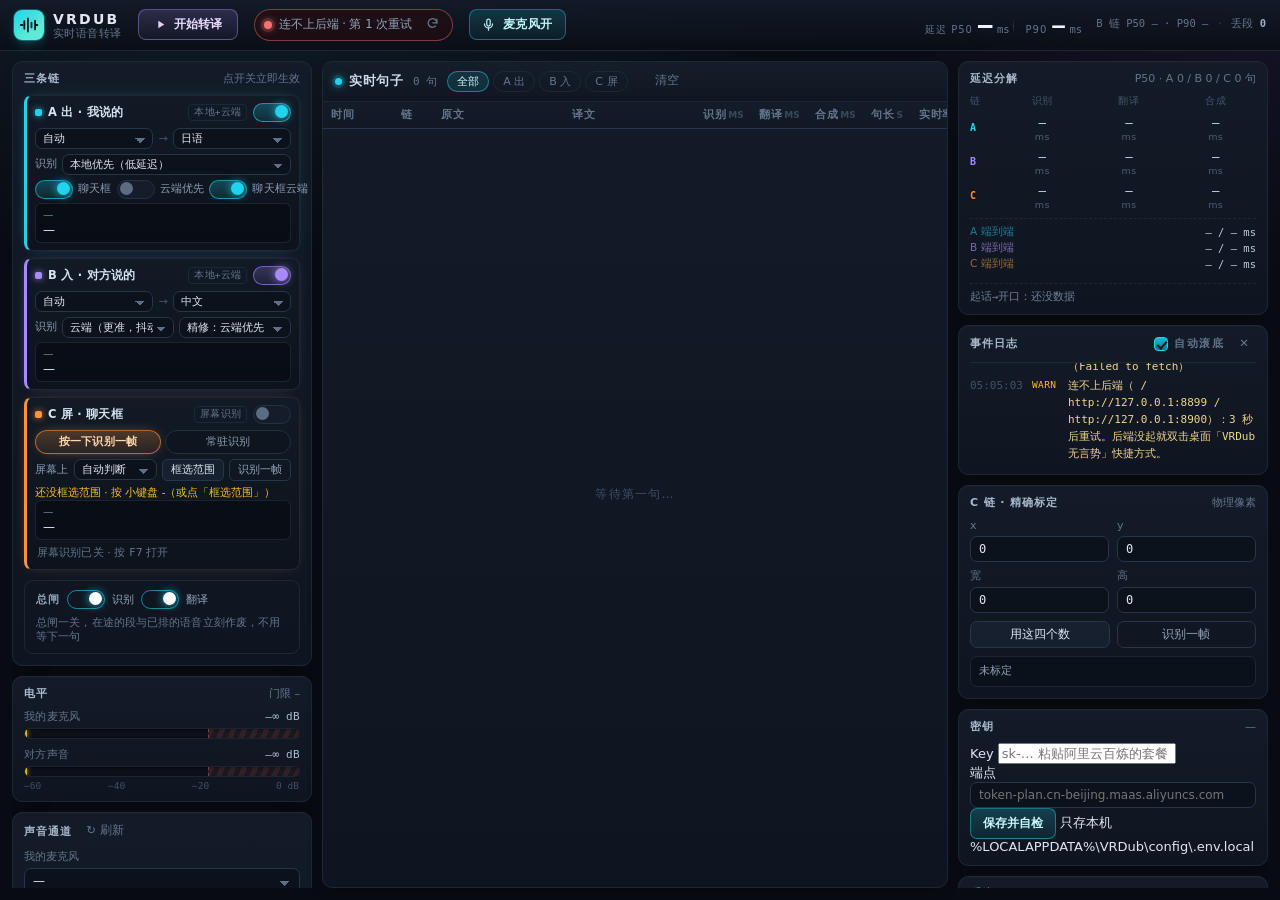
==== vrdub/web/index.html @ f995d9aa "feat(asr): 三个 GGUF 本地大模型档（Qwen3-ASR 1.7B/0.6B、Fun-ASR-Nano）——换档独占、聊天框继承 B 链" ====
<!doctype html>
<html lang="zh-CN">
<head>
<meta charset="utf-8" />
<meta name="viewport" content="width=device-width, initial-scale=1" />
<title>VRDUB · 实时语音转译控制台</title>
<!-- 样式：后端只在 /static/ 下服务静态文件，file:// 双击时用相对路径，两条都兜住 -->
<script>
(function () {
  var cands = /^https?:/.test(location.protocol) ? ["/static/style.css", "style.css"] : ["style.css"];
  (function next(i) {
    if (i >= cands.length) return;
    var l = document.createElement("link");
    l.rel = "stylesheet";
    l.href = cands[i];
    l.onerror = function () { l.parentNode && l.parentNode.removeChild(l); next(i + 1); };
    document.head.appendChild(l);
  })(0);
})();
</script>
</head>
<body>
<div class="app">

  <!-- ===================== 顶栏 ===================== -->
  <header class="topbar">
    <div class="brand">
      <div class="logo" aria-hidden="true">
        <svg viewBox="0 0 32 32" width="22" height="22" fill="none" stroke="currentColor" stroke-width="2.6" stroke-linecap="round">
          <path d="M4 16h2.4M9.2 10.5v11M14.4 6.5v19M19.6 12.5v7M24.8 9.5v13M28 16h-2.4"/>
        </svg>
      </div>
      <div class="brandtxt"><b>VRDUB</b><span>实时语音转译</span></div>
    </div>

    <button class="master" id="btnMaster" data-on="0" title="一键开始 / 停止全部链路">
      <svg class="mi" viewBox="0 0 24 24" width="13" height="13" fill="currentColor"><path d="M8 5v14l11-7z"/></svg>
      <span id="masterTxt">开始转译</span>
    </button>

    <div class="conn" id="conn" data-state="warn" title="后端连接状态">
      <i class="dot"></i>
      <span class="connText" id="connText">连接中…</span>
      <button class="iconbtn" id="btnReconnect" title="重新拉取状态并重连" aria-label="重连">
        <svg viewBox="0 0 24 24" width="13" height="13" fill="none" stroke="currentColor" stroke-width="2.4" stroke-linecap="round">
          <path d="M20 11a8 8 0 1 0-2.4 5.7"/><path d="M20 4v7h-7"/>
        </svg>
      </button>
    </div>

    <button class="micbtn" id="btnMic" data-on="1" title="切换麦克风总闸（等价 CapsLock）">
      <span class="micicon" aria-hidden="true">
        <svg viewBox="0 0 24 24" width="15" height="15" fill="none" stroke="currentColor" stroke-width="2" stroke-linecap="round">
          <path d="M12 3.5a2.8 2.8 0 0 1 2.8 2.8v5.4a2.8 2.8 0 0 1-5.6 0V6.3A2.8 2.8 0 0 1 12 3.5z"/>
          <path d="M5.6 11a6.4 6.4 0 0 0 12.8 0"/><path d="M12 17.4V21"/>
        </svg>
      </span>
      <span class="mictxt" id="micTxt">麦克风开</span>
    </button>

    <span class="capbadge" id="capBadge" hidden>
      <svg viewBox="0 0 24 24" width="12" height="12" fill="none" stroke="currentColor" stroke-width="2.6" stroke-linecap="round"><path d="M4 4l16 16"/><path d="M9 9v2a3 3 0 0 0 4.6 2.5"/><path d="M6 11a6 6 0 0 0 8.6 5.4"/><path d="M12 17.4V21"/></svg>
      麦克风已闭
    </span>

    <span class="micwarn" id="micWarn" hidden title="">
      <svg viewBox="0 0 24 24" width="12" height="12" fill="none" stroke="currentColor" stroke-width="2.2" stroke-linecap="round"><path d="M12 8v5"/><path d="M12 17h.01"/><circle cx="12" cy="12" r="9"/></svg>
      <span id="micWarnTxt">麦克风打不开</span>
    </span>

    <div class="lat" title="端到端延迟：句尾定稿 → 出声(A) / 字幕上屏(B)">
      <div class="latbox">
        <span class="latk">延迟 P50</span>
        <span class="latv" id="p50">–</span>
        <span class="latu">ms</span>
      </div>
      <div class="latbox">
        <span class="latk">P90</span>
        <span class="latv sm" id="p90">–</span>
        <span class="latu">ms</span>
      </div>
      <div class="latmini">
        <span id="latB">B 链 –</span>
        <span class="sep">·</span>
        <span class="dropwrap" id="dropWrap">丢段 <b id="dropN">0</b></span>
      </div>
    </div>

    <div class="badge" id="badge" hidden>离线预览</div>
  </header>

  <!-- ===================== 三栏 ===================== -->
  <div class="body">

    <!-- ---------- 左栏 ---------- -->
    <aside class="col left" id="left">

      <section class="card chains">
        <h2 class="cardhd"><span>三条链</span><span class="hint">点开关立即生效</span></h2>

        <div class="chain" data-chain="A">
          <div class="chd">
            <i class="cq a"></i><b class="cname">A 出 · 我说的</b>
            <span class="eng" id="engA">–</span>
            <button class="sw" data-sw="out_on" aria-pressed="true" title="A 链开关：我说的话翻成对方语言"><i></i><b>OFF</b></button>
          </div>
          <div class="clang">
            <select data-cfg="src_lang" title="我听懂的语种"><option value="auto">自动</option><option value="zh">中文</option><option value="ja">日语</option><option value="en">英语</option></select>
            <span class="arrow">→</span>
            <select data-cfg="dst_lang" title="对方听到的语种；选中文 = 原样说中文（同语言直通，不过翻译）"><option value="ja">日语</option><option value="en">英语</option><option value="ko">韩语</option><option value="zh">中文</option></select>
          </div>
          <div class="clang">
            <span class="elab">识别</span>
            <select data-cfg="asr_engine_a" title="A 链识别引擎：本地优先=低延迟 60-150ms；云端=更准但慢 1-3s；qwen/fun=GGUF 档（transcribe.cpp，显卡算，换档会先卸旧模型）">
              <option value="hybrid">本地优先（低延迟）</option>
              <option value="cloud">云端（更准）</option>
              <option value="local">纯本地（离线）</option>
              <option value="qwen17">Qwen3-1.7B（GGUF·显卡）</option>
              <option value="qwen06">Qwen3-0.6B（GGUF·轻）</option>
              <option value="fun">Fun-ASR-Nano（GGUF）</option>
            </select>
          </div>
          <div class="clang">
            <button class="sw mini" data-sw="chatbox_on" aria-pressed="true" title="发到 VRChat chatbox（只用 A 链日语译文）。关掉就只出声、不打字"><i></i><b>OFF</b></button>
            <span class="elab">聊天框</span>
            <button class="sw mini" data-sw="a_cloud_first" aria-pressed="false" title="云端优先：本地和云端同时跑，云端在「云端优先等待」内回来就用云端的字（更准），超时直接用本地。延迟不增加"><i></i><b>OFF</b></button>
            <span class="elab">云端优先</span>
            <button class="sw mini" data-sw="chatbox_cloud" aria-pressed="true" title="聊天框的文本走云端识别：云端在「聊天框云端预算」内回来就用云端文本重译（默认 5 s，不赶时间求准），超时才发本地译文"><i></i><b>OFF</b></button>
            <span class="elab">聊天框云端</span>
          </div>
          <div class="clive" id="liveA"><div class="ls">—</div><div class="ld">—</div></div>
        </div>

        <div class="chain" data-chain="B">
          <div class="chd">
            <i class="cq b"></i><b class="cname">B 入 · 对方说的</b>
            <span class="eng" id="engB">–</span>
            <button class="sw" data-sw="in_on" aria-pressed="true" title="B 链开关：对方的话翻成我的字幕"><i></i><b>OFF</b></button>
          </div>
          <div class="clang">
            <select data-cfg="in_lang" title="对方说的语种"><option value="auto">自动</option><option value="ja">日语</option><option value="en">英语</option><option value="zh">中文</option></select>
            <span class="arrow">→</span>
            <select data-cfg="sub_lang" title="我看到的字幕语种"><option value="zh">中文</option><option value="ja">日语</option><option value="en">英语</option></select>
          </div>
          <div class="clang">
            <span class="elab">识别</span>
            <select data-cfg="asr_engine_b" title="B 链识别引擎：本地优先=143-351 ms 先出字幕（推荐），云端=准但抖动 0.3-13 s；qwen17=真语料最准（自带标点与语种判定，显存 1.4 GB）">
              <option value="cloud">云端（更准，抖动大）</option>
              <option value="hybrid">本地优先（低延迟，推荐）</option>
              <option value="local">纯本地（离线）</option>
              <option value="qwen17">Qwen3-1.7B（GGUF·显卡）</option>
              <option value="qwen06">Qwen3-0.6B（GGUF·轻）</option>
              <option value="fun">Fun-ASR-Nano（GGUF）</option>
            </select>
            <select data-cfg="asr_refine" title="定稿精修（只改字幕，不影响出声）：云端最准（相似度 1.000，异步 1-5 s）；本地 anime-whisper 在显卡上 0.35 s，离线也能用，但会写错同音汉字（0.968）">
              <option value="auto">精修：云端优先（推荐）</option>
              <option value="cloud">精修：只用云端</option>
              <option value="whisper">精修：只用本地显卡</option>
              <option value="off">精修：关</option>
            </select>
          </div>
          <div class="clive" id="liveB"><div class="ls">—</div><div class="ld">—</div></div>
        </div>

        <div class="chain" data-chain="C">
          <div class="chd">
            <i class="cq c"></i><b class="cname">C 屏 · 聊天框</b>
            <span class="eng" id="engC">OCR</span>
            <button class="sw" data-sw="ocr_on" aria-pressed="false" title="C 链开关：读聊天框文字并翻译"><i></i><b>OFF</b></button>
          </div>
          <div class="cmodes" id="ocrModes">
            <button class="pill" data-ocrmode="hotkey" aria-pressed="false"
                    title="只在按 小键盘 + / 点「识别一帧」时抓一帧 —— 不常驻占 CPU，聊天框不动时最省">按一下识别一帧</button>
            <button class="pill" data-ocrmode="poll" aria-pressed="false"
                    title="老的常驻轮询：每 0.35 s 抓一帧，字幕自己冒出来">常驻识别</button>
          </div>
          <div class="ocrrow">
            <label class="elab" for="ocrSrc">屏幕上</label>
            <select id="ocrSrc" title="屏幕上是什么语言：自动 = 由 OCR 结果自己判断（多语种混合时选自动）">
              <option value="auto">自动判断</option>
              <option value="ja">日语</option>
              <option value="en">英语</option>
              <option value="zh">中文</option>
              <option value="ko">韩语</option>
              <option value="ru">俄语</option>
              <option value="other">其它（视觉抄字）</option>
            </select>
            <button class="btn sm" id="btnPick" title="全屏框选聊天框范围（等同全局热键 小键盘 -）">框选范围</button>
            <button class="btn sm ghost" id="btnOnce" title="只识别当前这一帧（等同全局热键 小键盘 +）">识别一帧</button>
          </div>
          <div class="ocrnote" id="ocrNote">—</div>
          <div class="clive" id="liveC"><div class="ls">—</div><div class="ld">—</div></div>
          <div class="chint" id="hintC">—</div>
        </div>

        <div class="gaterow">
          <span class="glab">总闸</span>
          <button class="sw mini" data-sw="asr_on" aria-pressed="true"
                  title="识别总闸：关掉之后两条链都不再识别（麦克风与回环照常采集，电平照常显示）。在途的段立刻作废。"><i></i><b>ON</b></button>
          <span class="elab">识别</span>
          <button class="sw mini" data-sw="mt_on" aria-pressed="true"
                  title="翻译总闸：关掉之后只出原文——不翻译、不合成、不发聊天框。适合「只想看自己说了什么」。"><i></i><b>ON</b></button>
          <span class="elab">翻译</span>
          <span class="gnote">总闸一关，在途的段与已排的语音立刻作废，不用等下一句</span>
        </div>
      </section>

      <section class="card">
        <h2 class="cardhd"><span>电平</span><span class="hint" id="levelHint">门限 –</span></h2>
        <div class="levels">
          <div class="lvl">
            <div class="lvlhead"><span>我的麦克风</span><b id="dbMic">–∞ dB</b></div>
            <div class="track">
              <div class="rzone"></div>
              <div class="fill" id="fillMic"></div>
              <i class="gate" id="gateMic"></i>
            </div>
          </div>
          <div class="lvl">
            <div class="lvlhead"><span>对方声音</span><b id="dbLoop">–∞ dB</b></div>
            <div class="track">
              <div class="rzone"></div>
              <div class="fill" id="fillLoop"></div>
              <i class="gate" id="gateLoop"></i>
            </div>
          </div>
        </div>
        <div class="scale"><span>−60</span><span>−40</span><span>−20</span><span>0 dB</span></div>
      </section>

      <section class="card">
        <h2 class="cardhd"><span>声音通道</span>
          <button class="iconbtn" id="btnDev" title="重新扫描设备">↻ 刷新</button>
        </h2>
        <div class="devrow">
          <label>我的麦克风</label>
          <select id="selMicDev" data-cfg="mic_dev"><option value="">—</option></select>
        </div>
        <div class="devrow">
          <label>对方听到 <span class="hint">VB-Cable</span></label>
          <select id="selOutDev" data-cfg="out_dev"><option value="">—</option></select>
        </div>
        <div class="devrow">
          <label>对方声音 <span class="hint">内录</span></label>
          <select id="selLoopDev" data-cfg="loop_dev"><option value="">—</option></select>
        </div>
        <div class="devrow">
          <label>我的监听 <span class="hint">听得见合成音</span></label>
          <select id="selMonDev" data-cfg="mon_dev"><option value="">—</option></select>
        </div>
        <div class="devrow">
          <label>监听开关</label>
          <label class="sw"><input type="checkbox" id="chkMonOn" data-cfg="mon_on" checked><span>合成音同时放一份到我的耳机</span></label>
        </div>
        <div class="btnrow">
          <button class="btn ghost" id="btnDevTest" title="在对方听到的设备上放一段测试音">
            <svg viewBox="0 0 24 24" width="13" height="13" fill="currentColor"><path d="M3 10v4h3l4 4V6L6 10H3zm12.5 2a3.5 3.5 0 0 0-2-3.15v6.3a3.5 3.5 0 0 0 2-3.15zM14 3.2v2.1a6.8 6.8 0 0 1 0 13.4v2.1a8.9 8.9 0 0 0 0-17.6z"/></svg>
            测听
          </button>
          <span class="hint" id="devHint">先说一句，电平条动了就说明通了</span>
        </div>
        <div class="injectrow">
          <input type="text" id="injectText" placeholder="留空 = 默认中文句" spellcheck="false" autocomplete="off">
          <button class="btn primary" id="btnInject" title="后端自己合成这句话从「对方听到」的设备播出去，让 A 链真的走一圈（麦→识别→翻译→日语出声）">
            <svg viewBox="0 0 24 24" width="13" height="13" fill="none" stroke="currentColor" stroke-width="2.2" stroke-linecap="round"><path d="M4 12a8 8 0 0 1 13.7-5.7"/><path d="M20 12a8 8 0 0 1-13.7 5.7"/><path d="M17.5 3.5v3.2h-3.2"/><path d="M6.5 20.5v-3.2h3.2"/></svg>
            回环自测
          </button>
        </div>
        <div class="injectout" id="injectOut">自检：往对方的设备播一句中文，看句子表里 A 链有没有接住</div>
      </section>

      <section class="card">
        <h2 class="cardhd"><span>音色</span><span class="hint" id="voiceNote">—</span></h2>
        <div class="voicechips" id="voiceChips"></div>
        <div class="clonebox">
          <div class="crow">
            <input type="text" id="cloneName" placeholder="新音色叫什么都行（可空）" spellcheck="false" autocomplete="off">
            <button class="btn" id="btnVoiceRec" title="用当前麦克风录一段自然说话，10–20 秒最稳">
              <svg viewBox="0 0 24 24" width="13" height="13" fill="currentColor"><path d="M12 15a3 3 0 0 0 3-3V6a3 3 0 0 0-6 0v6a3 3 0 0 0 3 3z"/><path d="M18 12a6 6 0 0 1-12 0H4a8 8 0 0 0 7 7.93V22h2v-2.07A8 8 0 0 0 20 12h-2z"/></svg>
              录音
            </button>
            <button class="btn ghost" id="btnVoicePlay" title="重放刚才录的样本">试听样本</button>
            <button class="btn primary" id="btnVoiceClone" title="上传样本到云端训练一个新音色">克隆</button>
          </div>
          <div class="clonestat">
            <div class="cbar"><i id="cloneBar"></i></div>
            <span id="cloneOut">没录过。念一段 10–20 s 自然说话（别读稿、别停顿、别有背景音）。</span>
          </div>
        </div>
        <div class="speedrow">
          <span class="slabel">语速</span>
          <input type="range" id="speed" min="0.6" max="1.6" step="0.02" value="1">
          <b id="speedVal">1.00×</b>
        </div>
        <textarea id="ttsText" rows="2" spellcheck="false">今日はちょっと遅れちゃった、ごめんね。</textarea>
        <div class="ttsrow">
          <select id="ttsLang" title="试听语言">
            <option value="ja">日语</option><option value="zh">中文</option><option value="en">英语</option>
          </select>
          <label class="chk"><input type="checkbox" id="ttsPlay" checked><span>出声</span></label>
          <button class="btn primary" id="btnTts">
            <svg viewBox="0 0 24 24" width="13" height="13" fill="currentColor"><path d="M8 5v14l11-7z"/></svg>
            试听
          </button>
        </div>
        <div class="ttsout" id="ttsOut">试听不占麦克风</div>
      </section>

      <section class="card">
        <h2 class="cardhd"><span>人设（口吻）</span><span class="hint">只改语气 · 不改内容</span></h2>
        <div class="voicechips" id="personaCards"></div>
        <textarea id="personaText" rows="3" maxlength="1200" spellcheck="false"
          placeholder="比如：你在跟老朋友连麦打游戏，说话随意、偶尔吐槽，可以用「你」称呼。&#10;别在这里写「帮我缩短」「别翻全」之类的要求——那会毁掉同传。"></textarea>
        <div class="ttsrow">
          <span class="hint" id="personaHint">0 / 1200</span>
          <span class="spacer"></span>
          <button class="btn ghost" id="btnPersonaClear">清空</button>
          <button class="btn primary" id="btnPersonaSave">保存</button>
        </div>
        <div class="ttsout" id="personaOut">人设只作用于「我说的话」（A 链）；对方说的话按原口吻翻译。</div>
      </section>

      <section class="card">
        <h2 class="cardhd"><span>识别参数</span><span class="hint">拖动即时生效</span></h2>
        <div class="params" id="params"></div>
      </section>

      <section class="card">
        <h2 class="cardhd"><span>延迟阀 / 窗口</span><span class="hint">全部热生效 · 自己试</span></h2>
        <div class="params" id="latparams"></div>
        <div class="swrow">
          <span class="swk">预合成（先猜后半句的音频）</span>
          <button class="sw" data-sw="presynth" aria-pressed="true"><i></i><b>OFF</b></button>
        </div>
        <div class="swrow">
          <span class="swk">投机竞速（本地/云端同时跑，谁先回用谁）</span>
          <button class="sw" data-sw="asr_race" aria-pressed="false"><i></i><b>OFF</b></button>
        </div>
        <div class="swrow">
          <span class="swk">定稿精修（只改字幕，不重念）</span>
          <button class="sw" data-sw="refine" aria-pressed="true"><i></i><b>OFF</b></button>
        </div>
      </section>

      <section class="card">
        <h2 class="cardhd"><span>浮窗</span>
          <span class="spacer"></span>
          <button class="iconbtn" id="btnHudReset" title="浮窗回到屏幕底部中间">复位</button>
        </h2>
        <div class="swrow">
          <span class="swk">在屏幕上显示浮窗</span>
          <button class="sw" data-sw="hud_on" aria-pressed="true"><i></i><b>OFF</b></button>
        </div>
        <div class="swrow">
          <span class="swk">可拖动（关＝鼠标穿透）</span>
          <button class="sw" data-sw="hud_click" aria-pressed="false"><i></i><b>OFF</b></button>
        </div>
        <div class="params" id="hudparams"></div>
      </section>

      <section class="card">
        <h2 class="cardhd"><span>弹幕</span><span class="hint">改完立刻飘给你看</span>
          <span class="spacer"></span>
          <button class="iconbtn" id="btnDkTry" title="不合成、不出声，只飘一条给你看样式">飘一条</button>
        </h2>
        <div class="swrow">
          <span class="swk">弹幕（译文从屏幕上飘过）</span>
          <button class="sw" data-sw="danmaku" aria-pressed="false"><i></i><b>OFF</b></button>
        </div>
        <div class="hint" id="danmHint">全屏透明 · 鼠标穿透 · 上 1/4 区域 · 最多 6 条</div>
        <div class="grid2">
          <div class="field"><label>样式</label>
            <select data-cfg="danmaku_style">
              <option value="card">卡片（深底 + 链色条）</option>
              <option value="plain">纯描边（白字黑边，无底板）</option>
              <option value="bar">色条（只留左侧链色条）</option>
              <option value="neon">发光（链色 + 外发光）</option>
            </select>
          </div>
          <div class="field"><label>副行原文</label>
            <button class="sw" data-sw="danmaku_src" aria-pressed="true"><i></i><b>OFF</b></button>
          </div>
        </div>
        <div class="params" id="dkparams"></div>
      </section>

      <section class="card">
        <h2 class="cardhd"><span>高级</span><span class="hint">一般不用动</span></h2>
        <div class="grid2">
          <div class="field"><label>工作模式</label>
            <select data-cfg="mode">
              <option value="trans">翻译</option>
              <option value="pass">直通（不变声）</option>
            </select>
          </div>
          <div class="field"><label>识别方式（两条链一起改）</label>
            <select data-cfg="asr_engine">
              <option value="hybrid">本地 + 云端校正</option>
              <option value="local">只用本地</option>
              <option value="cloud">只用云端</option>
              <option value="qwen17">Qwen3-1.7B（GGUF·显卡）</option>
              <option value="qwen06">Qwen3-0.6B（GGUF·轻）</option>
              <option value="fun">Fun-ASR-Nano（GGUF）</option>
            </select>
          </div>
        </div>
        <div class="checkrow">
          <label class="chk"><input type="checkbox" data-cfg="presynth" data-type="bool" checked><span>预翻译</span></label>
          <label class="chk"><input type="checkbox" data-cfg="echo_guard" data-type="bool" checked><span>回声拦截</span></label>
          <label class="chk"><input type="checkbox" data-cfg="asr_race" data-type="bool"><span>双路识别</span></label>
        </div>
      </section>

    </aside>

    <!-- ---------- 主区：实时句子 ---------- -->
    <main class="main">
      <section class="card tablecard">
        <div class="tablehd">
          <h2><span class="live"></span>实时句子</h2>
          <span class="count" id="segCount">0 句</span>
          <div class="filters" id="filters">
            <button class="chip on" data-f="all">全部</button>
            <button class="chip" data-f="A">A 出</button>
            <button class="chip" data-f="B">B 入</button>
            <button class="chip" data-f="C">C 屏</button>
          </div>
          <span class="spacer"></span>
          <button class="iconbtn" id="btnClearRows" title="清空后端句子表和指标（日志保留）">清空</button>
        </div>
        <div class="tablewrap" id="tablewrap">
          <table id="segTable">
            <colgroup>
              <col style="width:70px"><col style="width:40px">
              <col><col>
              <col style="width:56px"><col style="width:56px"><col style="width:56px">
              <col style="width:48px"><col style="width:48px"><col style="width:104px">
            </colgroup>
            <thead>
              <tr>
                <th>时间</th><th>链</th><th>原文</th><th>译文</th>
                <th class="num">识别<i>ms</i></th><th class="num">翻译<i>ms</i></th><th class="num">合成<i>ms</i></th>
                <th class="num">句长<i>s</i></th><th class="num">实时率</th><th>备注</th>
              </tr>
            </thead>
            <tbody id="segBody"></tbody>
          </table>
          <div class="empty" id="empty">等待第一句…</div>
        </div>
      </section>
    </main>

    <!-- ---------- 右栏 ---------- -->
    <aside class="col right" id="right">

      <section class="card">
        <h2 class="cardhd"><span>延迟分解</span><span class="hint" id="mtHint">P50 · 最近 0 句</span></h2>
        <div class="mtab" id="mtab"></div>
      </section>

      <section class="card grow">
        <h2 class="cardhd"><span>事件日志</span><span class="spacer"></span>
          <label class="chk tiny"><input type="checkbox" id="logAuto" checked><span>自动滚底</span></label>
          <button class="iconbtn" id="btnLogClear" title="清空日志">✕</button>
        </h2>
        <div class="logs" id="logs"></div>
      </section>

      <section class="card">
        <h2 class="cardhd"><span>C 链 · 精确标定</span><span class="hint">物理像素</span></h2>
        <div class="ocrgrid">
          <div class="field"><label>x</label><input type="number" id="ocrX" value="0" min="0" step="1"></div>
          <div class="field"><label>y</label><input type="number" id="ocrY" value="0" min="0" step="1"></div>
          <div class="field"><label>宽</label><input type="number" id="ocrW" value="0" min="0" step="1"></div>
          <div class="field"><label>高</label><input type="number" id="ocrH" value="0" min="0" step="1"></div>
        </div>
        <div class="btnrow">
          <button class="btn" id="btnOcrSave">用这四个数</button>
          <button class="btn ghost" id="btnOcrTest">识别一帧</button>
        </div>
        <div class="ocrout" id="ocrOut">未标定</div>
      </section>

      <section class="card">
        <h2 class="cardhd"><span>密钥</span><span class="hint" id="keyState">—</span></h2>
        <div class="row"><label>Key</label>
          <input type="password" id="keyVal" class="txt" placeholder="sk-… 粘贴阿里云百炼的套餐 key" autocomplete="off" spellcheck="false">
        </div>
        <div class="row"><label>端点</label>
          <input type="text" id="keyHost" class="txt" placeholder="token-plan.cn-beijing.maas.aliyuncs.com" spellcheck="false">
        </div>
        <div class="row"><label></label>
          <button id="btnKeySave" class="btn primary">保存并自检</button>
          <span class="hint" id="keyOut">只存本机 %LOCALAPPDATA%\VRDub\config\.env.local</span>
        </div>
      </section>

      <section class="card">
        <h2 class="cardhd"><span>系统</span></h2>
        <div class="kv" id="sysInfo">
          <div><span>后端</span><b id="sysPid">—</b></div>
          <div><span>版本</span><b id="sysVer">—</b></div>
          <div><span>运行</span><b id="sysUp">—</b></div>
          <div><span>浮窗</span><b id="sysHud">—</b></div>
          <div><span>弹幕</span><b id="sysDanmaku">—</b></div>
          <div><span>麦克风</span><b id="sysMic">—</b></div>
          <div><span>GGUF 档</span><b id="sysGguf">—</b></div>
        </div>
      </section>

    </aside>
  </div>
</div>
<!-- 脚本：同上，/static/ 优先，失败退相对路径（file:// 直开 / http.server 静态目录都能跑） -->
<script>
(function () {
  var cands = /^https?:/.test(location.protocol) ? ["/static/app.js", "app.js"] : ["app.js"];
  (function next(i) {
    if (i >= cands.length) return;
    var s = document.createElement("script");
    s.src = cands[i];
    s.onerror = function () { s.parentNode && s.parentNode.removeChild(s); next(i + 1); };
    document.body.appendChild(s);
  })(0);
})();
</script>
</body>
</html>
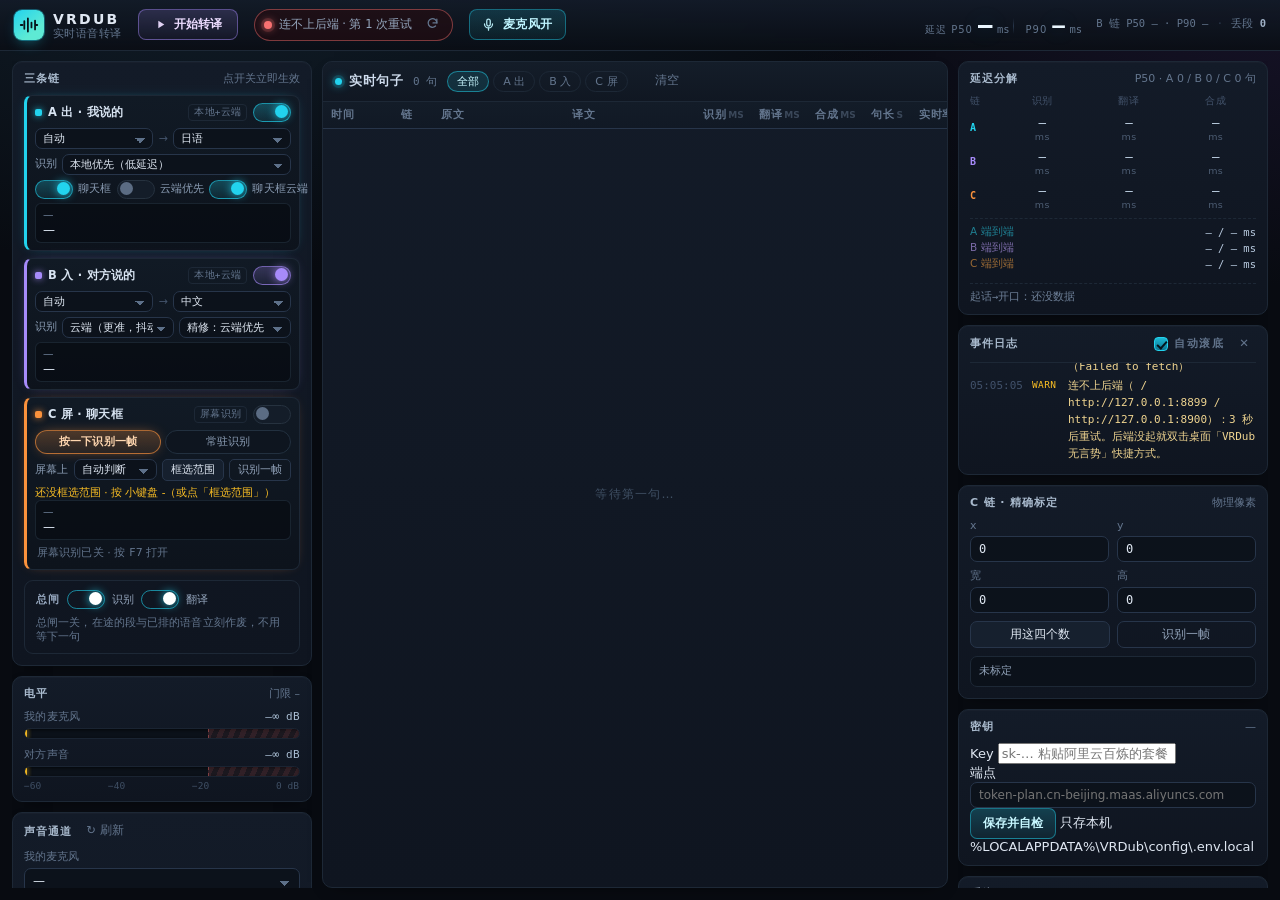
==== commit 275ca6ec: "feat(asr): 专名表（vocabulary）+ 修 _coerce 吞掉列表值（专名表/音色表保存后全空）" ====
--- a/vrdub/web/index.html
+++ b/vrdub/web/index.html
@@ -323,6 +323,11 @@
       <section class="card">
         <h2 class="cardhd"><span>识别参数</span><span class="hint">拖动即时生效</span></h2>
         <div class="params" id="params"></div>
+        <div class="injectrow">
+          <input type="text" id="ggufVocab" placeholder="专名表：ゴーストブロー, グラセフ（逗号分隔，最多 8 条）" spellcheck="false" autocomplete="off">
+          <button class="btn primary" id="btnVocabSave" title="只对 GGUF 档（qwen17 / qwen06）生效：把这些专名直接喂给模型，压住音近乱写">保存专名</button>
+        </div>
+        <div class="ttsout" id="vocabOut">专名表只管 GGUF 档，SenseVoice 不用；只放 2–6 个高置信的专名，别塞整句（会被抄进正文）。</div>
       </section>
 
       <section class="card">
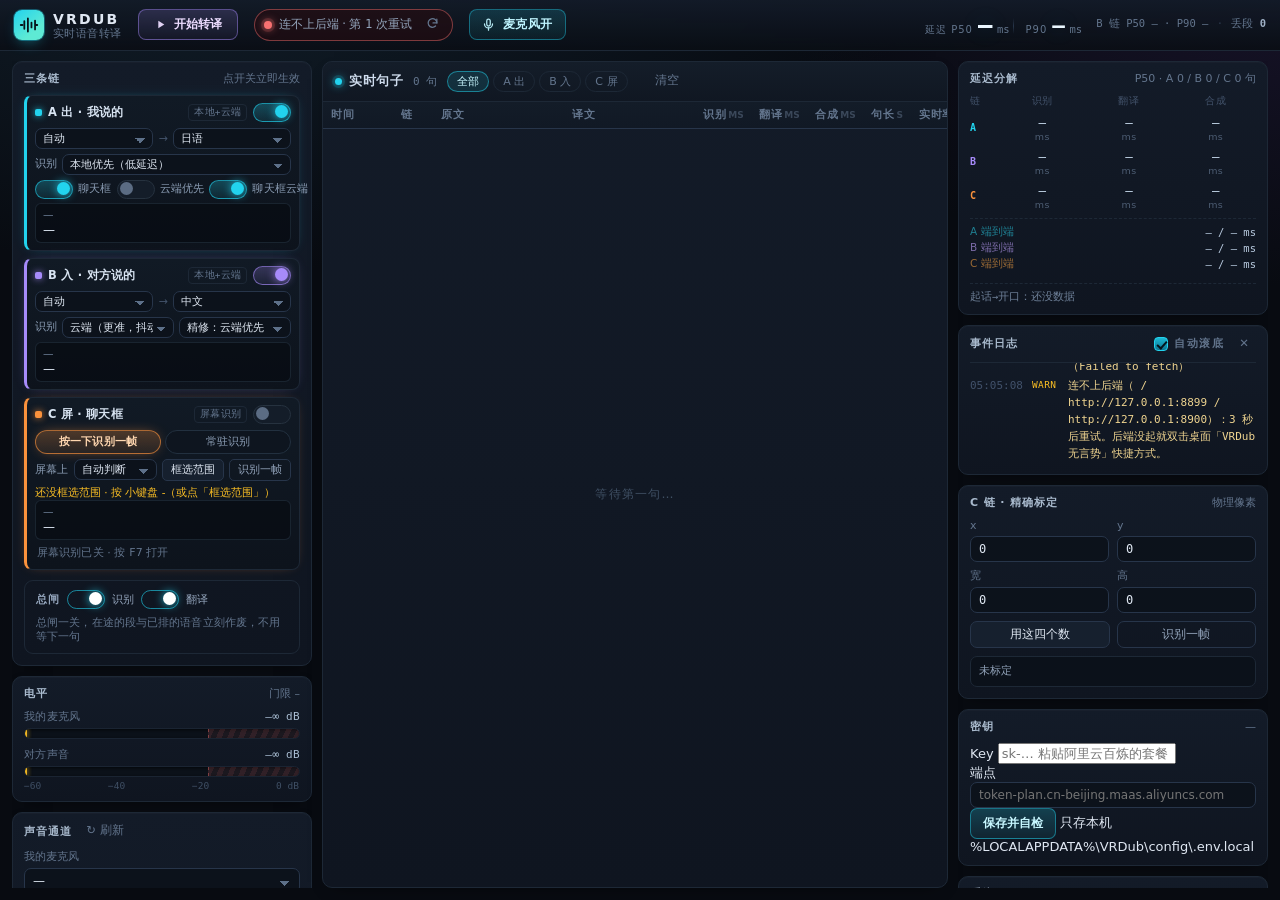
==== commit 9d26584e: "feat(vad): 谷切断句（到上限切在能量谷）+ 占空比闸（挡静音幻觉/敲键盘）" ====
--- a/vrdub/web/index.html
+++ b/vrdub/web/index.html
@@ -345,6 +345,10 @@
           <span class="swk">定稿精修（只改字幕，不重念）</span>
           <button class="sw" data-sw="refine" aria-pressed="true"><i></i><b>OFF</b></button>
         </div>
+        <div class="swrow">
+          <span class="swk">谷切断句（到上限时切在能量谷上，不按时间硬切）</span>
+          <button class="sw" data-sw="valley_cut" aria-pressed="true"><i></i><b>OFF</b></button>
+        </div>
       </section>
 
       <section class="card">
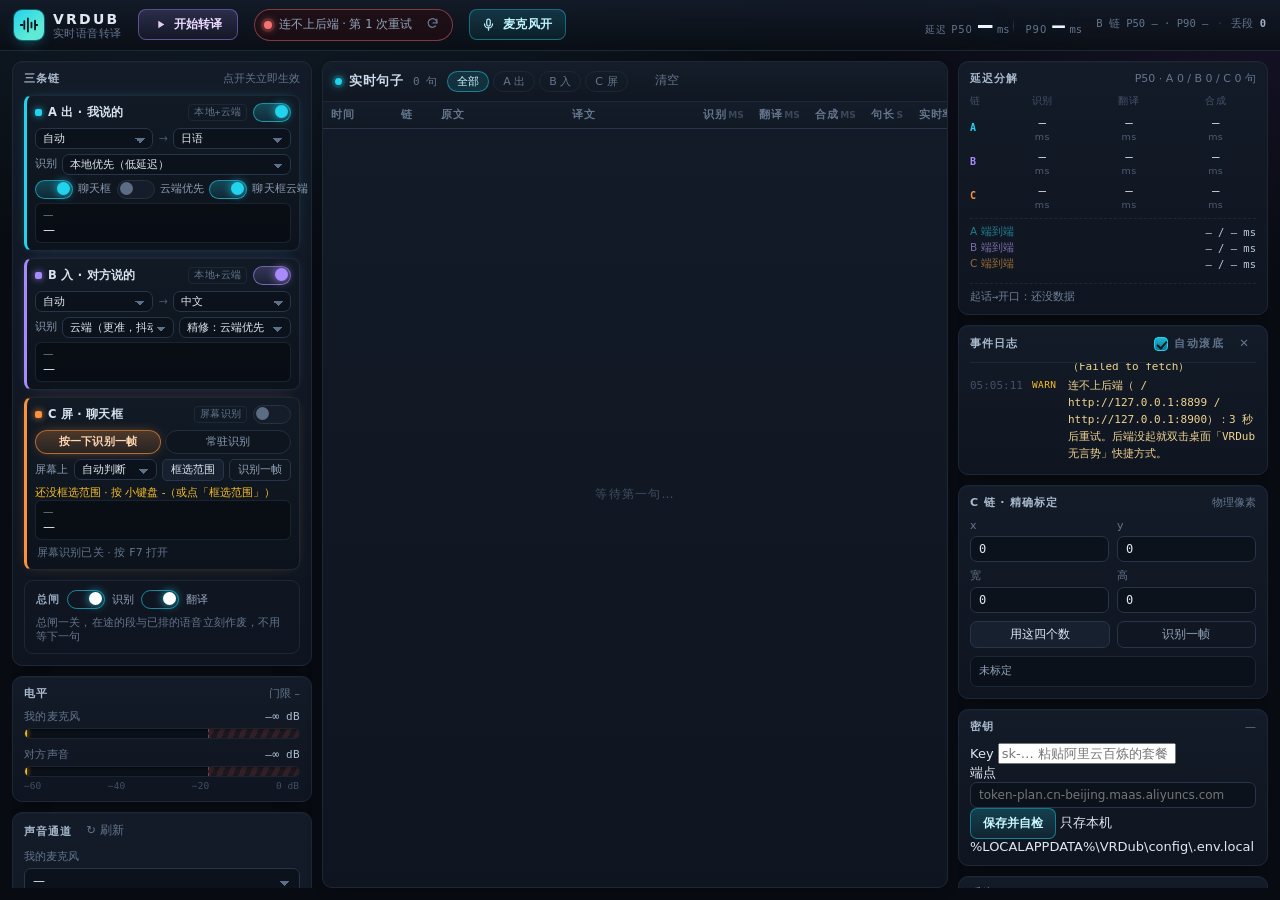
==== commit ab230d1d: "feat(ui): 面板加「分语种」下拉（只救中文/连英语/关）——SV 语种头已在跑，之前只能改配置" ====
--- a/vrdub/web/index.html
+++ b/vrdub/web/index.html
@@ -322,6 +322,15 @@
 
       <section class="card">
         <h2 class="cardhd"><span>识别参数</span><span class="hint">拖动即时生效</span></h2>
+        <div class="clang" style="margin:0 0 12px">
+          <span class="elab">分语种</span>
+          <select data-cfg="asr_gguf_lid" title="GGUF 档（qwen17 / qwen06）先说一句语种再写正文，说错整句就翻成那个语种。这个开关让 SenseVoice 的语种头当探头（与识别并行，正常段落零额外等待），明确判出是中文就换中文提示重听一遍。实测：中文段 CER 50.0% → 3.1%，日语段不动，误报 0。">
+            <option value="zh">只救中文（推荐）</option>
+            <option value="any">连英语也照顾</option>
+            <option value="off">关（一律按固定语种）</option>
+          </select>
+          <span class="hint">SenseVoice 当探头</span>
+        </div>
         <div class="params" id="params"></div>
         <div class="injectrow">
           <input type="text" id="ggufVocab" placeholder="专名表：ゴーストブロー, グラセフ（逗号分隔，最多 8 条）" spellcheck="false" autocomplete="off">
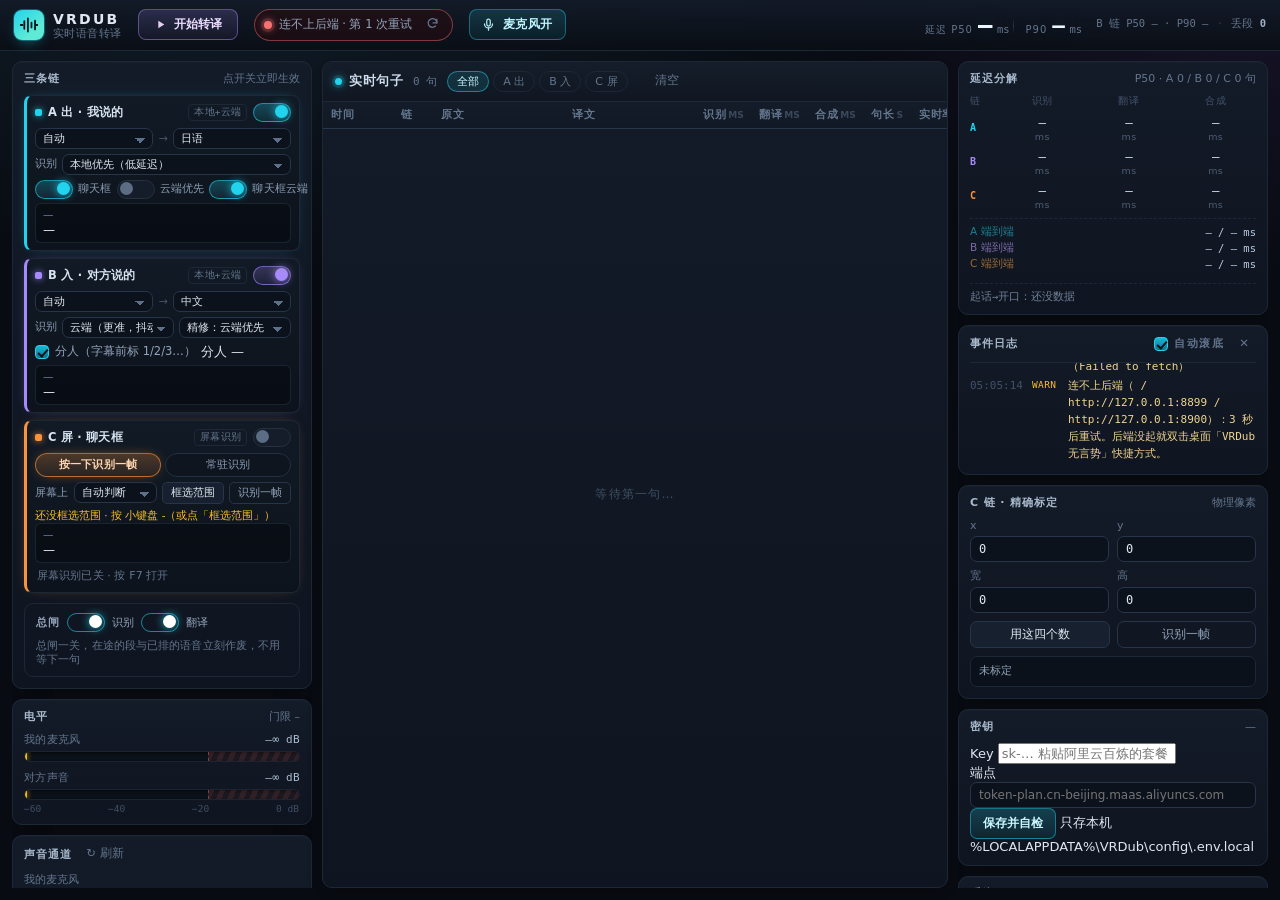
==== commit a5fc07cd: "feat(spk): B 链字幕标 1/2/3（ECAPA 声纹 + 在线聚类）" ====
--- a/vrdub/web/index.html
+++ b/vrdub/web/index.html
@@ -159,6 +159,10 @@
               <option value="off">精修：关</option>
             </select>
           </div>
+          <div class="clang">
+            <label class="chk"><input type="checkbox" data-cfg="spk_on" data-type="bool" checked><span>分人（字幕前标 1/2/3…）</span></label>
+            <span class="hint" id="spkStat">分人 —</span>
+          </div>
           <div class="clive" id="liveB"><div class="ls">—</div><div class="ld">—</div></div>
         </div>
 
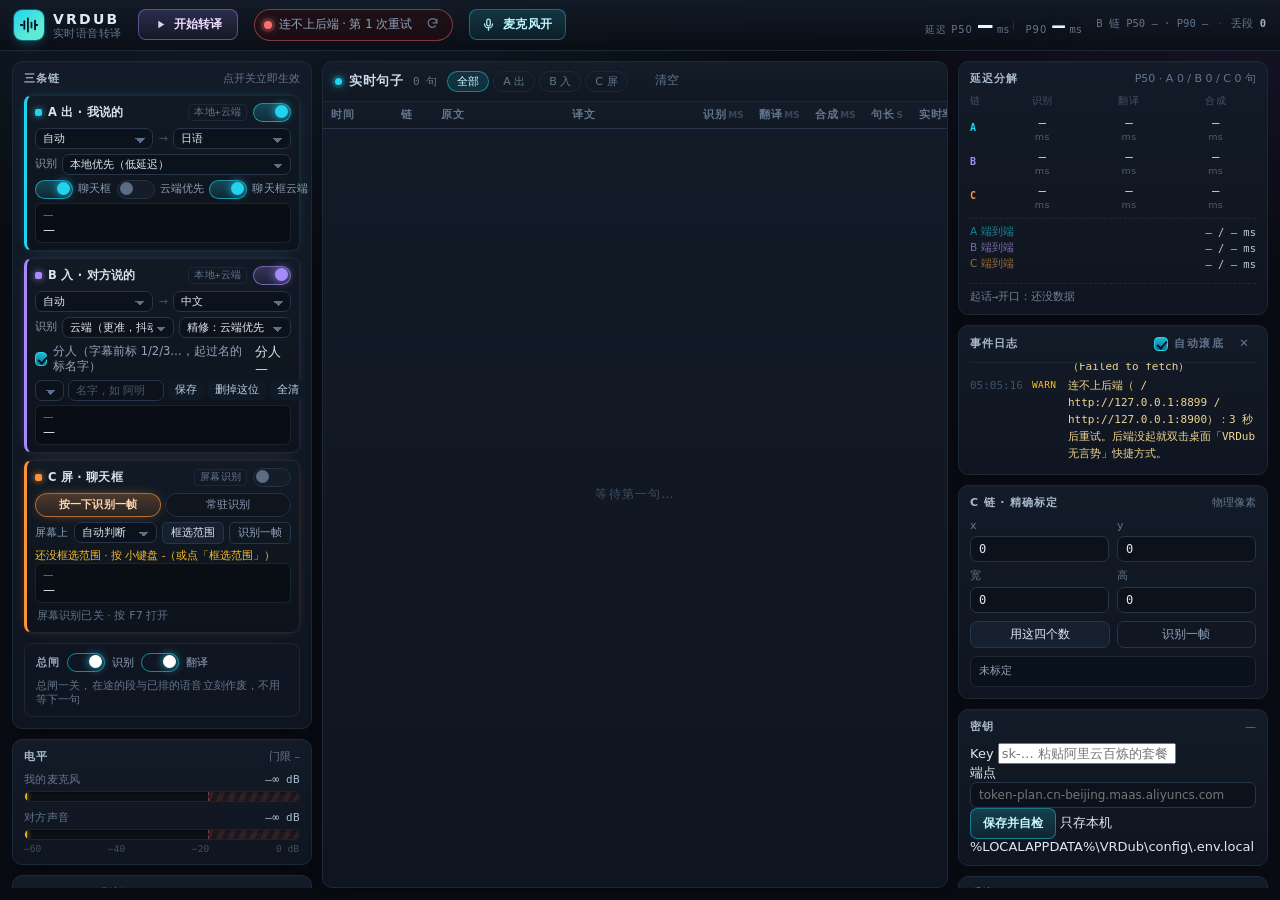
==== commit fd3c6ae3: "feat(spk): 名单存档 + 起名（字幕标名字，人来人往淘汰没起名的）" ====
--- a/vrdub/web/index.html
+++ b/vrdub/web/index.html
@@ -160,8 +160,15 @@
             </select>
           </div>
           <div class="clang">
-            <label class="chk"><input type="checkbox" data-cfg="spk_on" data-type="bool" checked><span>分人（字幕前标 1/2/3…）</span></label>
+            <label class="chk"><input type="checkbox" data-cfg="spk_on" data-type="bool" checked><span>分人（字幕前标 1/2/3…，起过名的标名字）</span></label>
             <span class="hint" id="spkStat">分人 —</span>
+          </div>
+          <div class="spkrow">
+            <select id="spkPick" title="选一位：起名字 / 删掉"><option value="">名单（还没人）</option></select>
+            <input id="spkName" type="text" maxlength="16" placeholder="名字，如 阿明">
+            <button id="spkSave" class="tiny">保存</button>
+            <button id="spkForget" class="tiny" title="忘掉这一位（声音再出现会重新开号）">删掉这位</button>
+            <button id="spkReset" class="tiny" title="把名单整个清空，重新数人">全清</button>
           </div>
           <div class="clive" id="liveB"><div class="ls">—</div><div class="ld">—</div></div>
         </div>
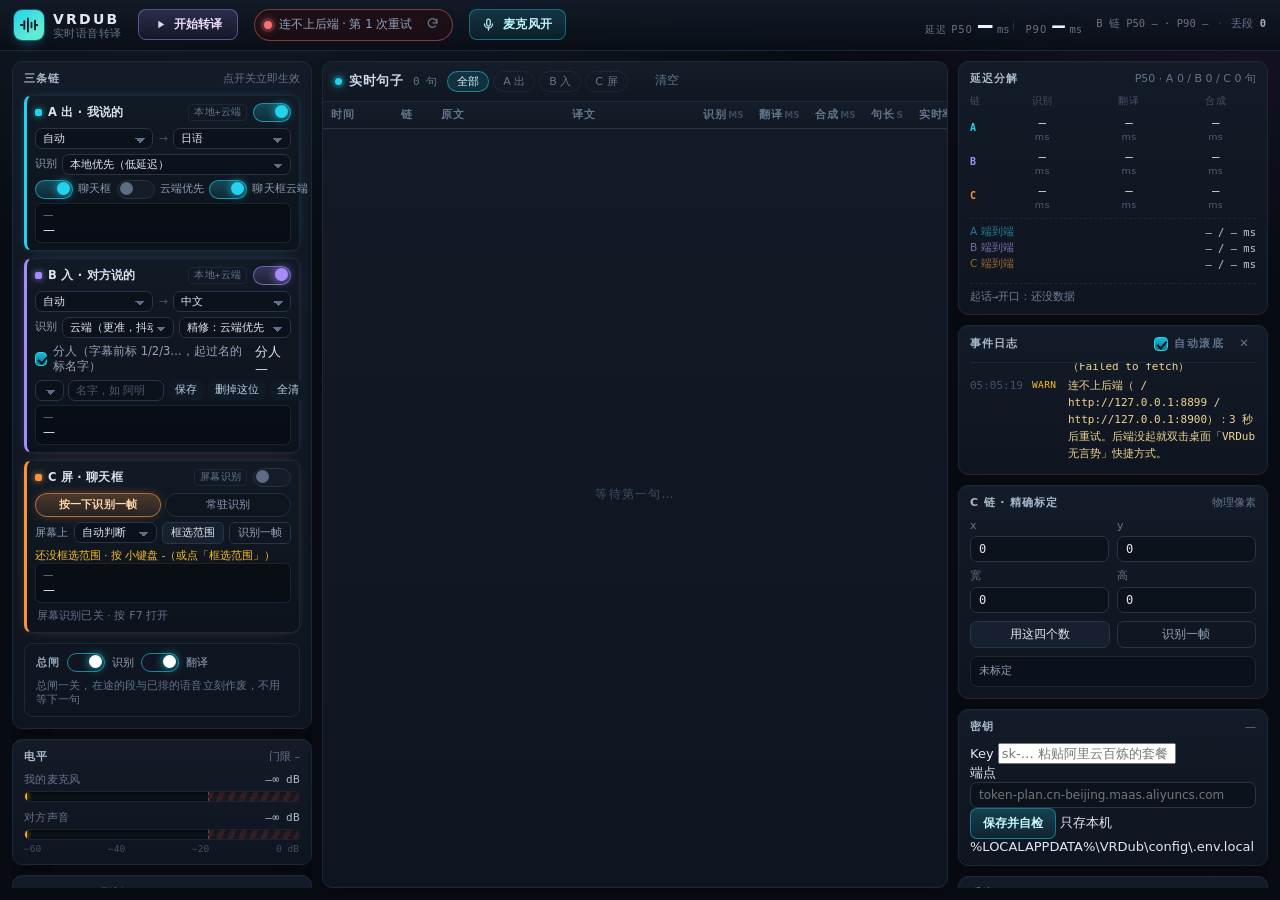
==== commit 5bd1e094: "feat(ui): 悬浮球与说话人窗口 + 打一句中文发 chatbox；分人提准三件套与碎簇合并；修 Resident.info 阻塞把控制台整片拖死" ====
--- a/vrdub/web/index.html
+++ b/vrdub/web/index.html
@@ -385,6 +385,14 @@
           <button class="sw" data-sw="hud_click" aria-pressed="false"><i></i><b>OFF</b></button>
         </div>
         <div class="params" id="hudparams"></div>
+        <div class="swrow">
+          <span class="swk">桌面悬浮球（改语言/设备 · 打一句中文发聊天框）</span>
+          <button class="sw" data-sw="ball_on" aria-pressed="true"><i></i><b>OFF</b></button>
+        </div>
+        <div class="swrow">
+          <span class="swk">说话人窗口（起名 · 删人 · 调门限）</span>
+          <button class="sw" data-sw="spkui_on" aria-pressed="true"><i></i><b>OFF</b></button>
+        </div>
       </section>
 
       <section class="card">
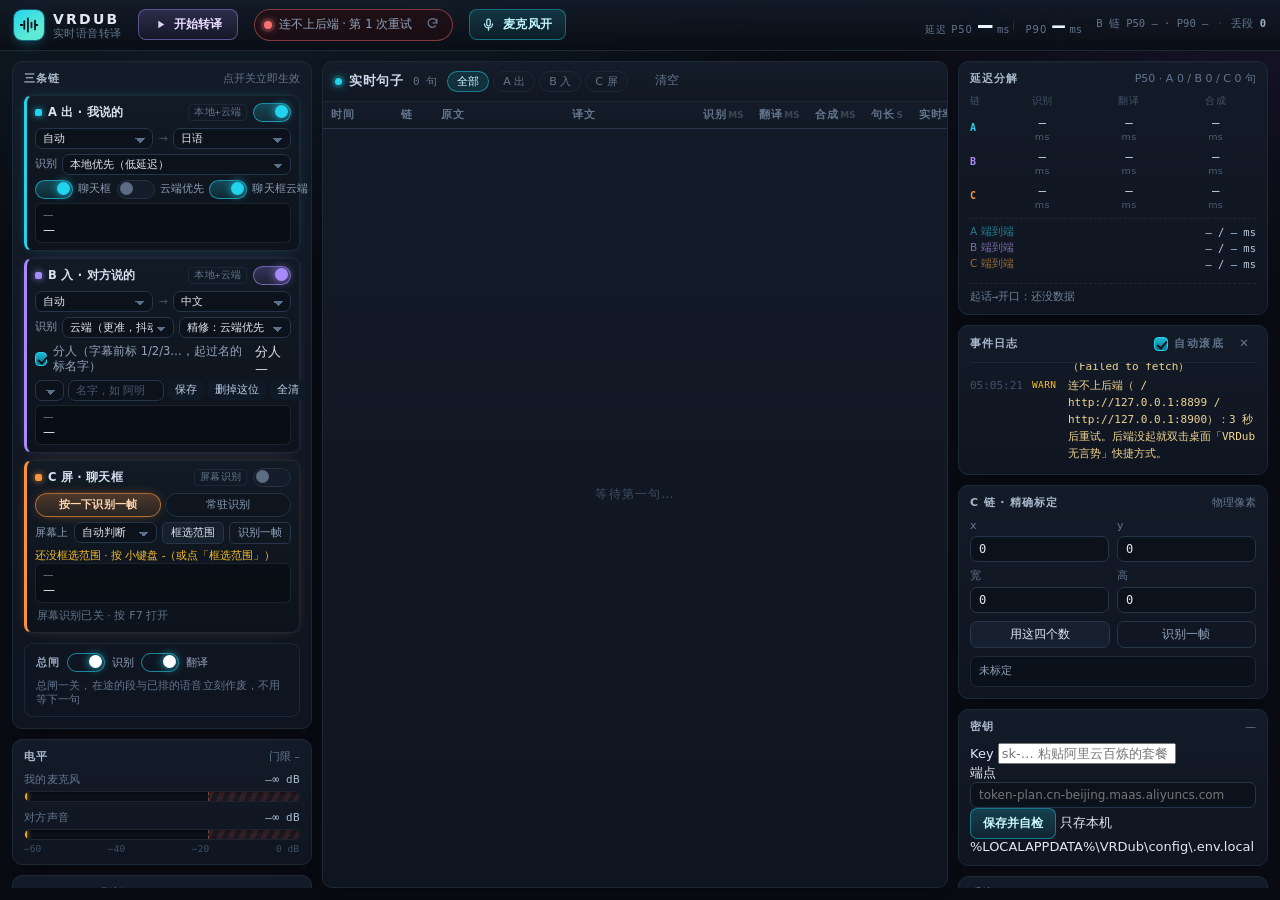
==== commit 9e85cc1f: "feat(asr): sv 档 + 显存看门（装不下的档一律不切）+ 启动预热 - vram.py：nvidia-smi 读整机显存（缓存 2 s，读不到返 -1 当未知） - asr_gguf：每档" ====
--- a/vrdub/web/index.html
+++ b/vrdub/web/index.html
@@ -115,6 +115,7 @@
               <option value="hybrid">本地优先（低延迟）</option>
               <option value="cloud">云端（更准）</option>
               <option value="local">纯本地（离线）</option>
+              <option value="sv">SenseVoice（本地·0 显存）</option>
               <option value="qwen17">Qwen3-1.7B（GGUF·显卡）</option>
               <option value="qwen06">Qwen3-0.6B（GGUF·轻）</option>
               <option value="fun">Fun-ASR-Nano（GGUF）</option>
@@ -144,10 +145,11 @@
           </div>
           <div class="clang">
             <span class="elab">识别</span>
-            <select data-cfg="asr_engine_b" title="B 链识别引擎：本地优先=143-351 ms 先出字幕（推荐），云端=准但抖动 0.3-13 s；qwen17=真语料最准（自带标点与语种判定，显存 1.4 GB）">
+            <select data-cfg="asr_engine_b" title="B 链识别引擎：本地优先=143-351 ms 先出字幕（推荐），云端=准但抖动 0.3-13 s；sv=只用 SenseVoice（0 显存）；qwen17=真语料最准（自带标点与语种判定，显存 1.4 GB+0.4 运行库）。装不下的档会被拒绝并说明原因，不会把旧的先卸掉">
               <option value="cloud">云端（更准，抖动大）</option>
               <option value="hybrid">本地优先（低延迟，推荐）</option>
               <option value="local">纯本地（离线）</option>
+              <option value="sv">SenseVoice（本地·0 显存）</option>
               <option value="qwen17">Qwen3-1.7B（GGUF·显卡）</option>
               <option value="qwen06">Qwen3-0.6B（GGUF·轻）</option>
               <option value="fun">Fun-ASR-Nano（GGUF）</option>
@@ -435,6 +437,7 @@
               <option value="hybrid">本地 + 云端校正</option>
               <option value="local">只用本地</option>
               <option value="cloud">只用云端</option>
+              <option value="sv">SenseVoice（本地·0 显存）</option>
               <option value="qwen17">Qwen3-1.7B（GGUF·显卡）</option>
               <option value="qwen06">Qwen3-0.6B（GGUF·轻）</option>
               <option value="fun">Fun-ASR-Nano（GGUF）</option>
@@ -541,6 +544,7 @@
           <div><span>浮窗</span><b id="sysHud">—</b></div>
           <div><span>弹幕</span><b id="sysDanmaku">—</b></div>
           <div><span>麦克风</span><b id="sysMic">—</b></div>
+          <div><span>显存</span><b id="sysVram">—</b></div>
           <div><span>GGUF 档</span><b id="sysGguf">—</b></div>
         </div>
       </section>
